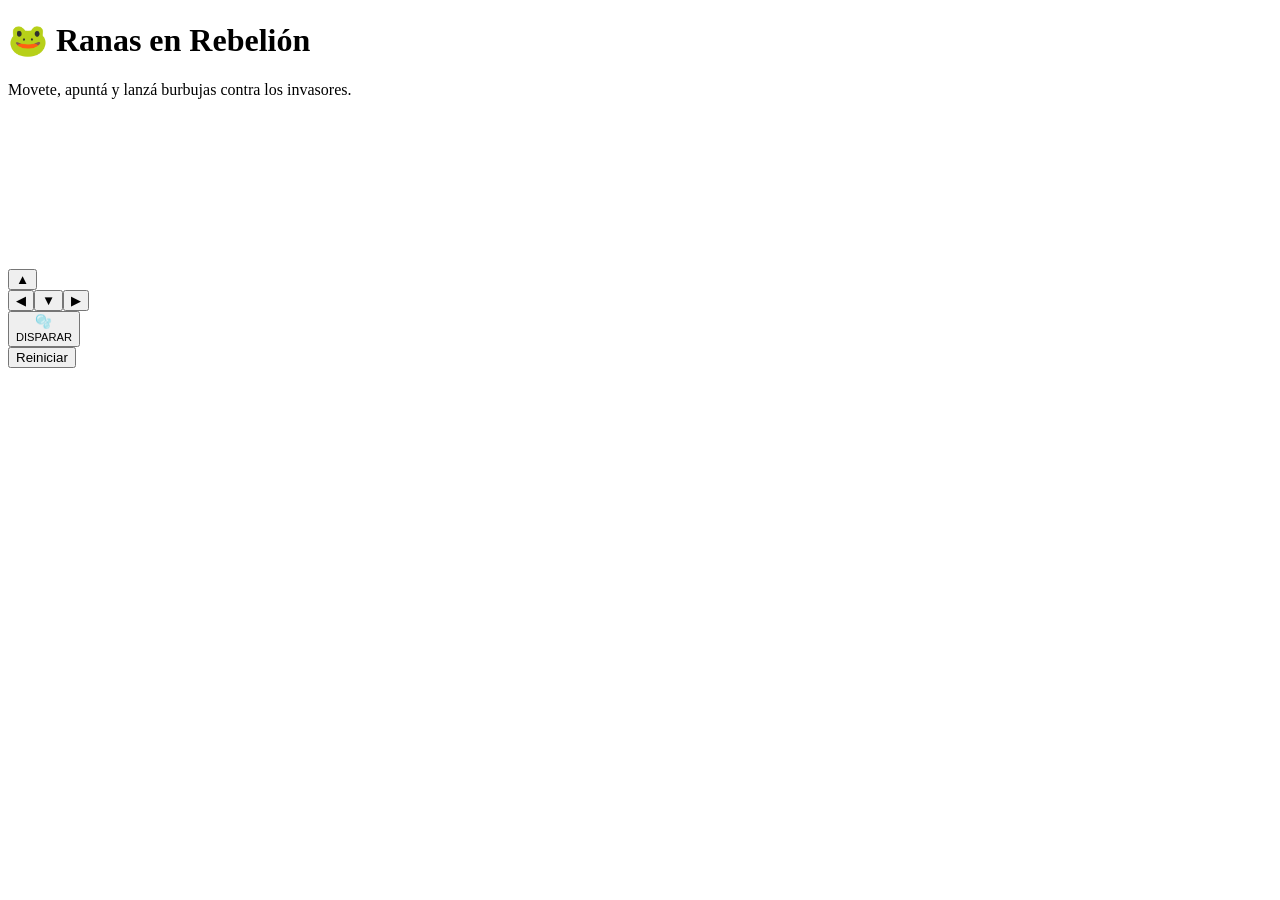
==== index.html @ 0b0ac72a "Agregar index.html" ====
<!doctype html>
<html lang="es">
<head>
  <meta charset="UTF-8" />
  <meta name="viewport" content="width=device-width, initial-scale=1, maximum-scale=1, user-scalable=no" />
  <title>Ranas en Rebelión</title>
  <link rel="stylesheet" href="style.css" />
</head>
<body>
  <main>
    <h1>🐸 Ranas en Rebelión</h1>
    <p class="help">Movete, apuntá y lanzá burbujas contra los invasores.</p>
    <canvas id="game" aria-label="Juego Ranas en Rebelión"></canvas>
    <section class="controls" aria-label="Controles táctiles">
      <div class="pad">
        <button data-key="ArrowUp">▲</button>
        <div><button data-key="ArrowLeft">◀</button><button data-key="ArrowDown">▼</button><button data-key="ArrowRight">▶</button></div>
      </div>
      <button id="shoot">🫧<br><small>DISPARAR</small></button>
    </section>
    <button id="restart">Reiniciar</button>
  </main>
  <script src="game.js"></script>
</body>
</html>
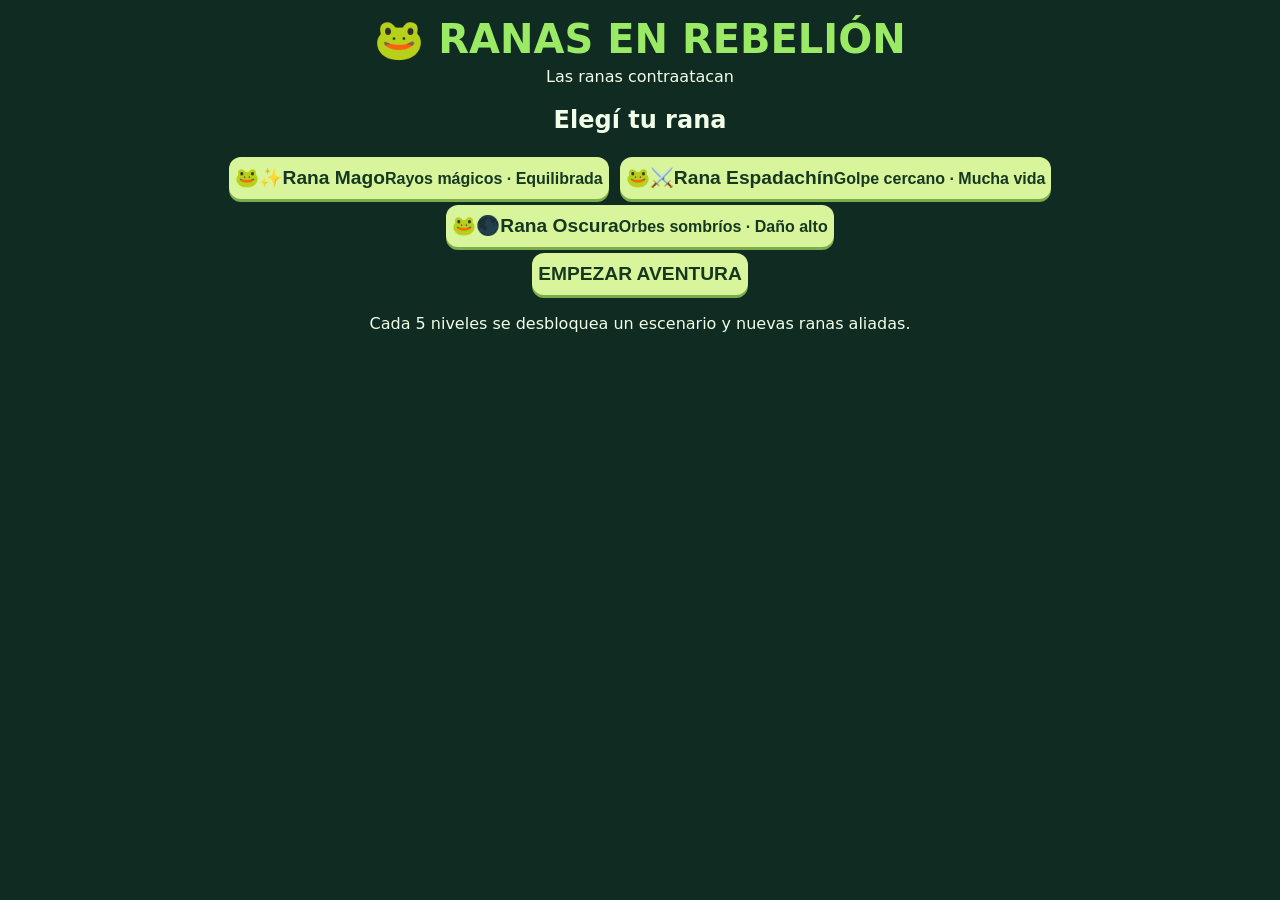
==== commit d1f51040: "Mejorar menu y clases" ====
--- a/index.html
+++ b/index.html
@@ -1,25 +1,16 @@
 <!doctype html>
 <html lang="es">
 <head>
-  <meta charset="UTF-8" />
-  <meta name="viewport" content="width=device-width, initial-scale=1, maximum-scale=1, user-scalable=no" />
-  <title>Ranas en Rebelión</title>
-  <link rel="stylesheet" href="style.css" />
+<meta charset="UTF-8"><meta name="viewport" content="width=device-width,initial-scale=1,maximum-scale=1,user-scalable=no">
+<title>Ranas en Rebelión</title><link rel="stylesheet" href="style.css">
 </head>
-<body>
-  <main>
-    <h1>🐸 Ranas en Rebelión</h1>
-    <p class="help">Movete, apuntá y lanzá burbujas contra los invasores.</p>
-    <canvas id="game" aria-label="Juego Ranas en Rebelión"></canvas>
-    <section class="controls" aria-label="Controles táctiles">
-      <div class="pad">
-        <button data-key="ArrowUp">▲</button>
-        <div><button data-key="ArrowLeft">◀</button><button data-key="ArrowDown">▼</button><button data-key="ArrowRight">▶</button></div>
-      </div>
-      <button id="shoot">🫧<br><small>DISPARAR</small></button>
-    </section>
-    <button id="restart">Reiniciar</button>
-  </main>
-  <script src="game.js"></script>
-</body>
-</html>
+<body><main>
+<header><h1>🐸 RANAS EN REBELIÓN</h1><div class="sub">Las ranas contraatacan</div></header>
+<section id="menu" class="panel"><h2>Elegí tu rana</h2><div class="choices">
+<button class="choice selected" data-class="mage"><b>🐸✨</b><strong>Rana Mago</strong><small>Rayos mágicos · Equilibrada</small></button>
+<button class="choice" data-class="sword"><b>🐸⚔️</b><strong>Rana Espadachín</strong><small>Golpe cercano · Mucha vida</small></button>
+<button class="choice" data-class="dark"><b>🐸🌑</b><strong>Rana Oscura</strong><small>Orbes sombríos · Daño alto</small></button>
+</div><button id="start" class="primary">EMPEZAR AVENTURA</button><p class="tip">Cada 5 niveles se desbloquea un escenario y nuevas ranas aliadas.</p></section>
+<section id="gamebox" hidden><div class="hud"><span id="level">Nivel 1</span><span id="scene">Pantano Verde</span><span id="score">⭐ 0</span><span id="lives">❤️ 100</span></div><canvas id="game"></canvas><div class="controls"><div class="pad"><button data-key="ArrowUp">▲</button><div><button data-key="ArrowLeft">◀</button><button data-key="ArrowDown">▼</button><button data-key="ArrowRight">▶</button></div></div><div class="actions"><button id="power">⚡<small>PODER</small></button><button id="shoot">🔮<small>ATACAR</small></button></div></div></section>
+<section id="modal" class="panel modal" hidden><h2 id="modalTitle"></h2><p id="modalText"></p><button id="modalButton" class="primary"></button></section>
+</main><script src="game.js"></script></body></html>
--- a/style.css
+++ b/style.css
@@ -0,0 +1,12 @@
+* { box-sizing: border-box; }
+body { margin: 0; min-height: 100vh; background: #102b22; color: #f2ffe8; font-family: system-ui, sans-serif; text-align: center; touch-action: none; }
+main { width: min(96vw, 850px); margin: auto; padding: 12px 0 24px; }
+h1 { margin: 4px 0; color: #9bea65; font-size: clamp(1.5rem, 5vw, 2.5rem); }
+.help { margin: 4px 0 10px; font-size: .95rem; }
+canvas { display: block; width: 100%; aspect-ratio: 16 / 9; background: #73c66a; border: 4px solid #d8f59c; border-radius: 12px; image-rendering: pixelated; }
+.controls { display: flex; justify-content: space-between; align-items: center; max-width: 620px; margin: 12px auto; }
+button { border: 0; border-radius: 12px; background: #d8f59c; color: #163821; font-weight: 800; min-width: 48px; min-height: 42px; margin: 3px; font-size: 1.2rem; box-shadow: 0 3px #7bad4b; }
+button:active { transform: translateY(2px); box-shadow: none; }
+#shoot { background: #ffdc68; min-width: 100px; min-height: 68px; }
+#shoot small { font-size: .6rem; }
+#restart { background: #9bea65; font-size: 1rem; padding: 8px 18px; }
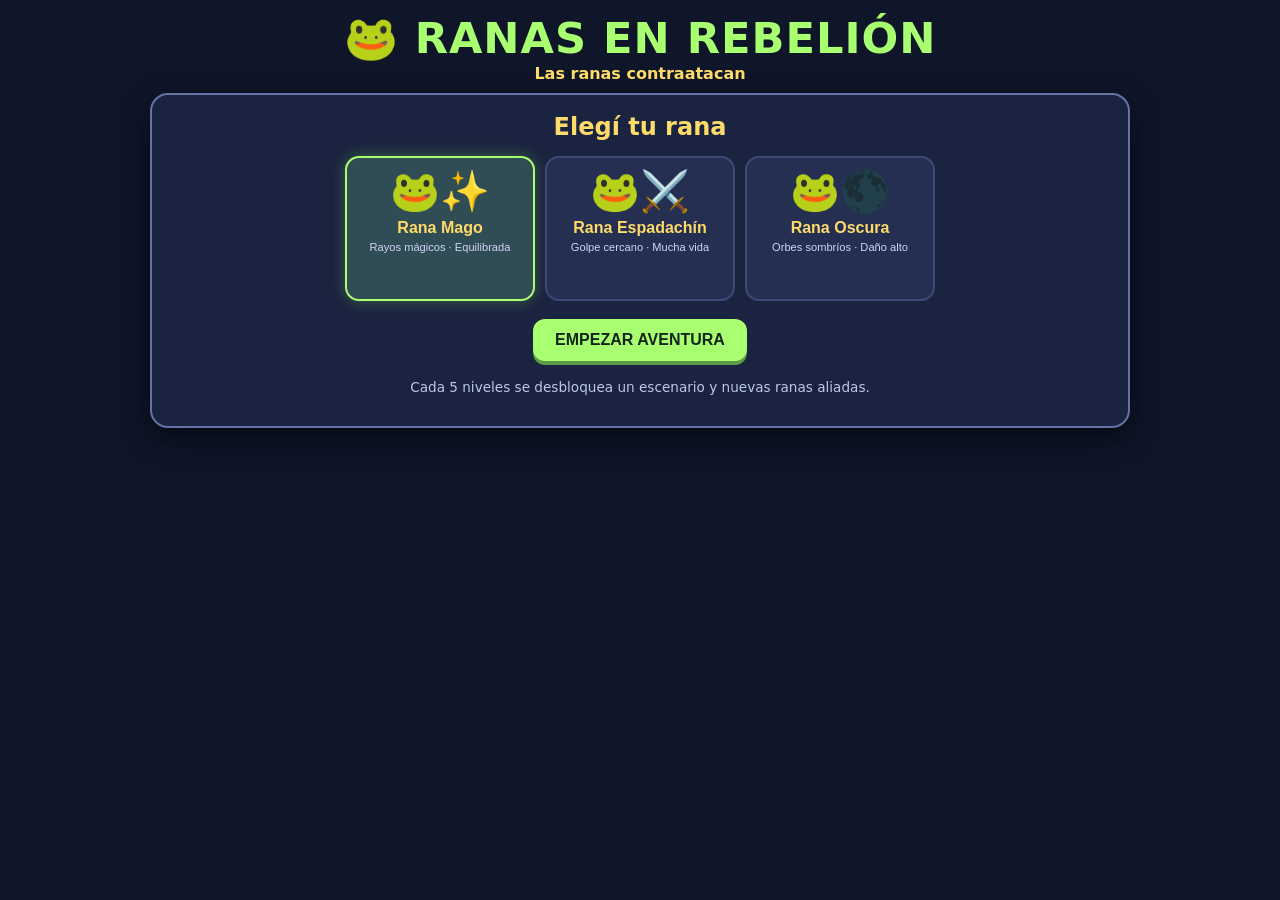
==== commit a3a76a6b: "Forzar cache de la version mas nueva" ====
--- a/index.html
+++ b/index.html
@@ -2,7 +2,7 @@
 <html lang="es">
 <head>
 <meta charset="UTF-8"><meta name="viewport" content="width=device-width,initial-scale=1,maximum-scale=1,user-scalable=no">
-<title>Ranas en Rebelión</title><link rel="stylesheet" href="style.css">
+<title>Ranas en Rebelión</title><meta http-equiv="Cache-Control" content="no-cache, no-store, must-revalidate"><meta http-equiv="Pragma" content="no-cache"><meta http-equiv="Expires" content="0"><link rel="stylesheet" href="style.css?v=20260912-1827">
 </head>
 <body><main>
 <header><h1>🐸 RANAS EN REBELIÓN</h1><div class="sub">Las ranas contraatacan</div></header>
@@ -13,4 +13,4 @@
 </div><button id="start" class="primary">EMPEZAR AVENTURA</button><p class="tip">Cada 5 niveles se desbloquea un escenario y nuevas ranas aliadas.</p></section>
 <section id="gamebox" hidden><div class="hud"><span id="level">Nivel 1</span><span id="scene">Pantano Verde</span><span id="score">⭐ 0</span><span id="lives">❤️ 100</span></div><canvas id="game"></canvas><div class="controls"><div class="pad"><button data-key="ArrowUp">▲</button><div><button data-key="ArrowLeft">◀</button><button data-key="ArrowDown">▼</button><button data-key="ArrowRight">▶</button></div></div><div class="actions"><button id="power">⚡<small>PODER</small></button><button id="shoot">🔮<small>ATACAR</small></button></div></div></section>
 <section id="modal" class="panel modal" hidden><h2 id="modalTitle"></h2><p id="modalText"></p><button id="modalButton" class="primary"></button></section>
-</main><script src="game.js"></script></body></html>
+</main><script src="game.js?v=20260912-1827"></script></body></html>
--- a/style.css
+++ b/style.css
@@ -1,12 +1 @@
-* { box-sizing: border-box; }
-body { margin: 0; min-height: 100vh; background: #102b22; color: #f2ffe8; font-family: system-ui, sans-serif; text-align: center; touch-action: none; }
-main { width: min(96vw, 850px); margin: auto; padding: 12px 0 24px; }
-h1 { margin: 4px 0; color: #9bea65; font-size: clamp(1.5rem, 5vw, 2.5rem); }
-.help { margin: 4px 0 10px; font-size: .95rem; }
-canvas { display: block; width: 100%; aspect-ratio: 16 / 9; background: #73c66a; border: 4px solid #d8f59c; border-radius: 12px; image-rendering: pixelated; }
-.controls { display: flex; justify-content: space-between; align-items: center; max-width: 620px; margin: 12px auto; }
-button { border: 0; border-radius: 12px; background: #d8f59c; color: #163821; font-weight: 800; min-width: 48px; min-height: 42px; margin: 3px; font-size: 1.2rem; box-shadow: 0 3px #7bad4b; }
-button:active { transform: translateY(2px); box-shadow: none; }
-#shoot { background: #ffdc68; min-width: 100px; min-height: 68px; }
-#shoot small { font-size: .6rem; }
-#restart { background: #9bea65; font-size: 1rem; padding: 8px 18px; }
+*{box-sizing:border-box}body{margin:0;min-height:100vh;background:#101629;color:#fff;font-family:system-ui,sans-serif;text-align:center;touch-action:none}main{width:min(96vw,980px);margin:auto;padding:10px 0 24px}header{padding:3px 0 10px}h1{margin:0;color:#a8ff70;font-size:clamp(1.35rem,5vw,2.7rem);letter-spacing:1px}.sub{color:#ffdb69;font-weight:700}.panel{background:#1a2340;border:2px solid #6472a6;border-radius:18px;padding:18px;margin:auto;box-shadow:0 10px 30px #060913}.panel h2{margin:0 0 15px;color:#ffdb69}.choices{display:flex;gap:10px;justify-content:center;flex-wrap:wrap}.choice{width:190px;min-height:145px;background:#242f52;color:#fff;border:2px solid #3c4a77;border-radius:14px;padding:10px;display:flex;flex-direction:column;align-items:center;gap:4px;cursor:pointer}.choice.selected{border-color:#a8ff70;background:#304c55;box-shadow:0 0 15px #a8ff7044}.choice b{font-size:2.5rem}.choice strong{font-size:1rem;color:#ffdb69}.choice small{color:#ced7f4}.primary{margin:18px 0 4px;padding:12px 22px;border:0;border-radius:12px;background:#a8ff70;color:#13251b;font-weight:900;font-size:1rem;box-shadow:0 4px #5c9c45}.primary:active,button:active{transform:translateY(2px);box-shadow:none}.tip{font-size:.85rem;color:#bdc7e7}.hud{display:flex;justify-content:space-between;gap:6px;flex-wrap:wrap;background:#1a2340;padding:8px;border-radius:10px 10px 0 0;font-weight:800;color:#ffdb69}.hud span{white-space:nowrap}canvas{display:block;width:100%;aspect-ratio:16/9;background:#52a863;border:3px solid #b9ef80;image-rendering:pixelated}.controls{display:flex;justify-content:space-between;align-items:center;margin:8px auto;max-width:680px}.pad button,.actions button{border:0;border-radius:12px;background:#d9f6a1;color:#152c20;font-weight:900;min-width:47px;min-height:42px;margin:3px;font-size:1.15rem;box-shadow:0 3px #709b4c}.actions{display:flex}.actions button{background:#ffdc68;min-width:75px;min-height:58px}.actions small{display:block;font-size:.55rem}.modal{max-width:500px;margin-top:15px}.modal p{line-height:1.5;color:#d7e1ff}.modal[hidden],#gamebox[hidden]{display:none}.unlocked{color:#a8ff70;font-weight:800}
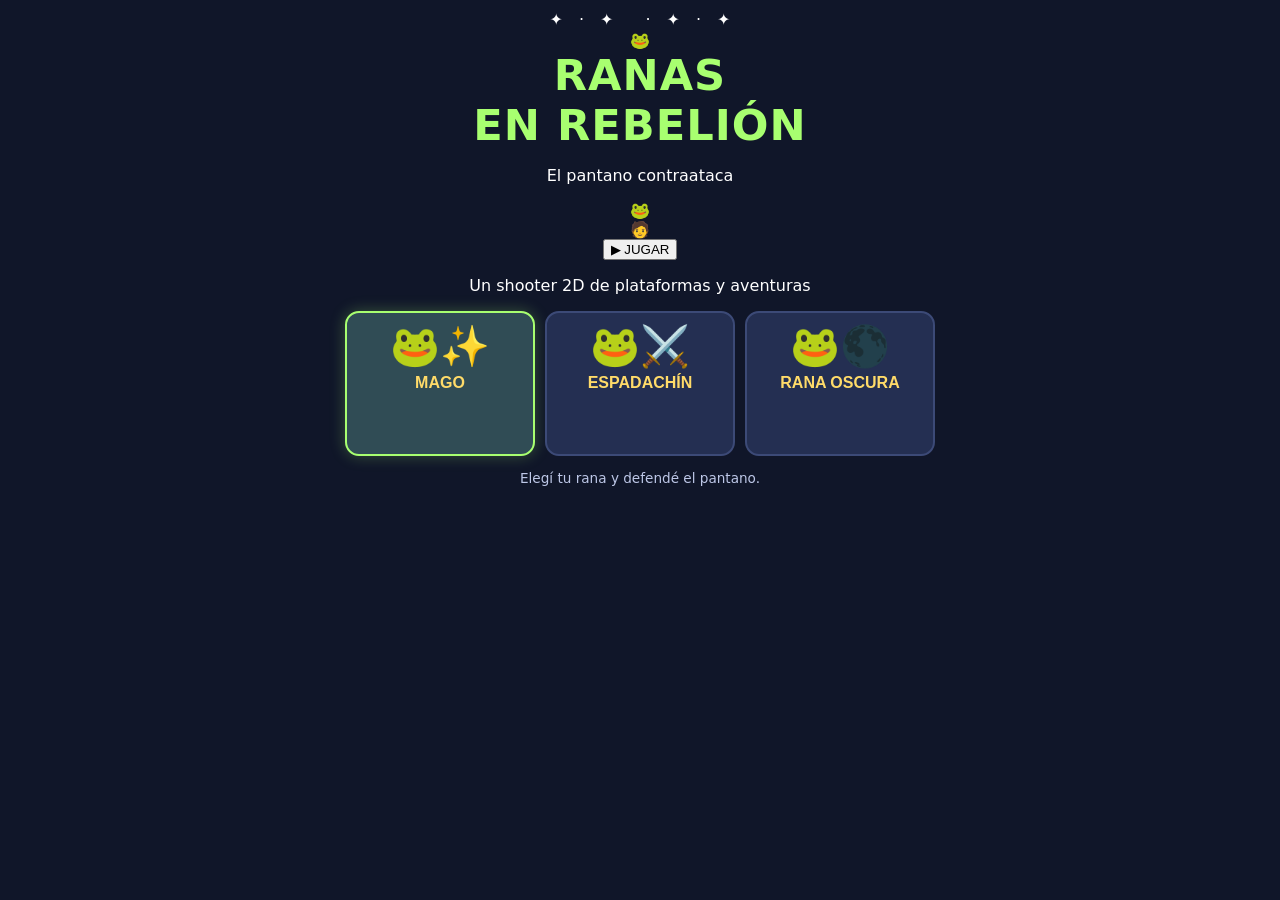
==== commit f3e4cd7a: "Rediseñar bienvenida con titulo y boton jugar" ====
--- a/index.html
+++ b/index.html
@@ -2,15 +2,20 @@
 <html lang="es">
 <head>
 <meta charset="UTF-8"><meta name="viewport" content="width=device-width,initial-scale=1,maximum-scale=1,user-scalable=no">
-<title>Ranas en Rebelión</title><meta http-equiv="Cache-Control" content="no-cache, no-store, must-revalidate"><meta http-equiv="Pragma" content="no-cache"><meta http-equiv="Expires" content="0"><link rel="stylesheet" href="style.css?v=20260912-1827">
+<title>Ranas en Rebelión</title><meta http-equiv="Cache-Control" content="no-cache, no-store, must-revalidate"><meta http-equiv="Pragma" content="no-cache"><meta http-equiv="Expires" content="0"><link rel="stylesheet" href="style.css?v=20260912-1830">
 </head>
 <body><main>
-<header><h1>🐸 RANAS EN REBELIÓN</h1><div class="sub">Las ranas contraatacan</div></header>
-<section id="menu" class="panel"><h2>Elegí tu rana</h2><div class="choices">
-<button class="choice selected" data-class="mage"><b>🐸✨</b><strong>Rana Mago</strong><small>Rayos mágicos · Equilibrada</small></button>
-<button class="choice" data-class="sword"><b>🐸⚔️</b><strong>Rana Espadachín</strong><small>Golpe cercano · Mucha vida</small></button>
-<button class="choice" data-class="dark"><b>🐸🌑</b><strong>Rana Oscura</strong><small>Orbes sombríos · Daño alto</small></button>
-</div><button id="start" class="primary">EMPEZAR AVENTURA</button><p class="tip">Cada 5 niveles se desbloquea un escenario y nuevas ranas aliadas.</p></section>
+<section id="menu" class="welcome">
+  <div class="stars">✦　·　✦　　·　✦　·　✦</div>
+  <div class="logo-frog">🐸</div>
+  <h1>RANAS<br><span>EN REBELIÓN</span></h1>
+  <p class="tagline">El pantano contraataca</p>
+  <div class="platform platform-back"></div><div class="platform platform-front"></div>
+  <div class="welcome-frog">🐸</div><div class="welcome-human">🧑</div>
+  <div class="start-area"><button id="start" class="play">▶ JUGAR</button><p>Un shooter 2D de plataformas y aventuras</p></div>
+  <div class="choices"><button class="choice selected" data-class="mage"><b>🐸✨</b><strong>MAGO</strong></button><button class="choice" data-class="sword"><b>🐸⚔️</b><strong>ESPADACHÍN</strong></button><button class="choice" data-class="dark"><b>🐸🌑</b><strong>RANA OSCURA</strong></button></div>
+  <p class="tip">Elegí tu rana y defendé el pantano.</p>
+</section>
 <section id="gamebox" hidden><div class="hud"><span id="level">Nivel 1</span><span id="scene">Pantano Verde</span><span id="score">⭐ 0</span><span id="lives">❤️ 100</span></div><canvas id="game"></canvas><div class="controls"><div class="pad"><button data-key="ArrowUp">▲</button><div><button data-key="ArrowLeft">◀</button><button data-key="ArrowDown">▼</button><button data-key="ArrowRight">▶</button></div></div><div class="actions"><button id="power">⚡<small>PODER</small></button><button id="shoot">🔮<small>ATACAR</small></button></div></div></section>
 <section id="modal" class="panel modal" hidden><h2 id="modalTitle"></h2><p id="modalText"></p><button id="modalButton" class="primary"></button></section>
-</main><script src="game.js?v=20260912-1827"></script></body></html>
+</main><script src="game.js?v=20260912-1830"></script></body></html>
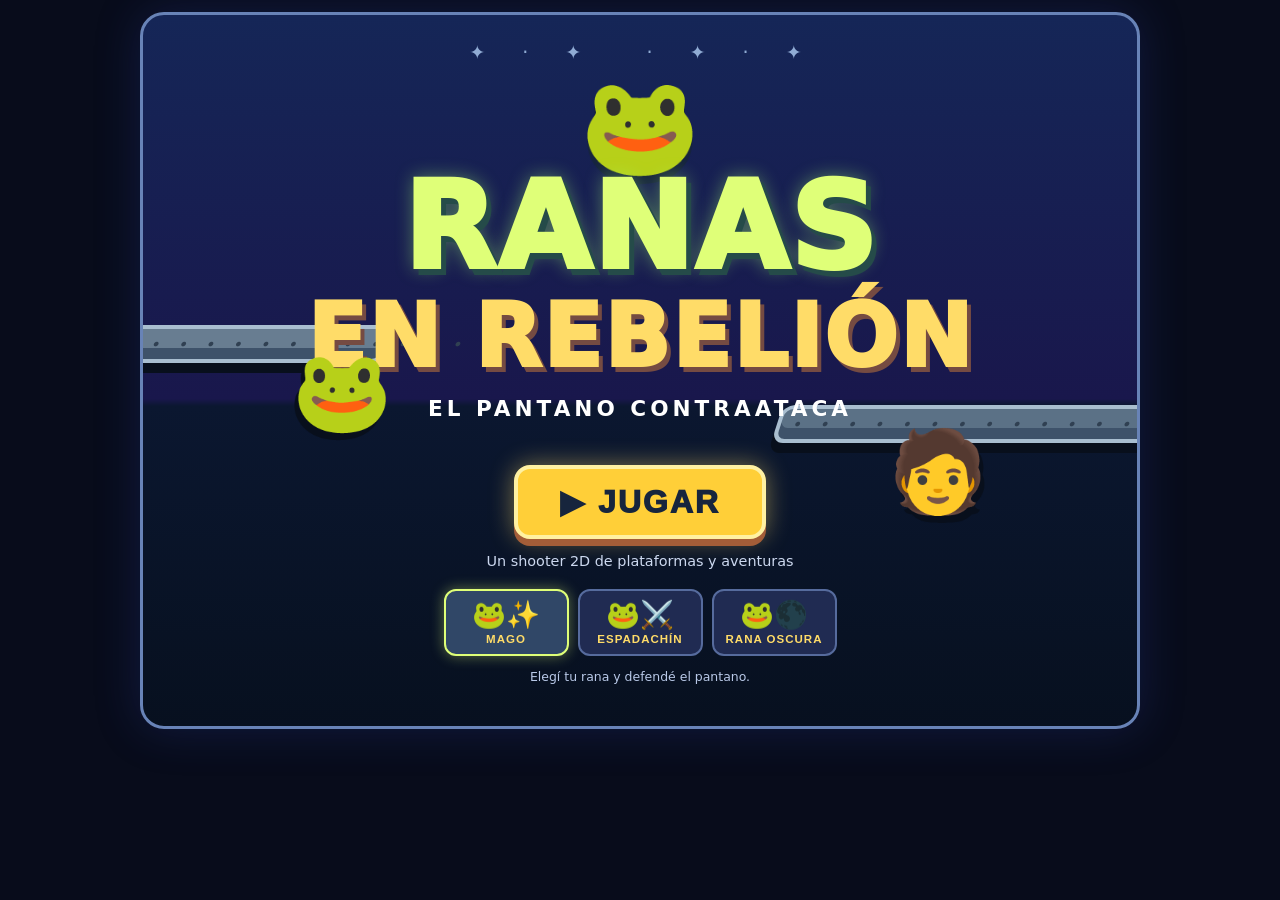
==== commit a0a7e470: "Actualizar cache con la version del pantano 2D" ====
--- a/index.html
+++ b/index.html
@@ -2,7 +2,7 @@
 <html lang="es">
 <head>
 <meta charset="UTF-8"><meta name="viewport" content="width=device-width,initial-scale=1,maximum-scale=1,user-scalable=no">
-<title>Ranas en Rebelión</title><meta http-equiv="Cache-Control" content="no-cache, no-store, must-revalidate"><meta http-equiv="Pragma" content="no-cache"><meta http-equiv="Expires" content="0"><link rel="stylesheet" href="style.css?v=20260912-1830">
+<title>Ranas en Rebelión</title><meta http-equiv="Cache-Control" content="no-cache, no-store, must-revalidate"><meta http-equiv="Pragma" content="no-cache"><meta http-equiv="Expires" content="0"><link rel="stylesheet" href="style.css?v=20260912-1843">
 </head>
 <body><main>
 <section id="menu" class="welcome">
@@ -18,4 +18,4 @@
 </section>
 <section id="gamebox" hidden><div class="hud"><span id="level">Nivel 1</span><span id="scene">Pantano Verde</span><span id="score">⭐ 0</span><span id="lives">❤️ 100</span></div><canvas id="game"></canvas><div class="controls"><div class="pad"><button data-key="ArrowUp">▲</button><div><button data-key="ArrowLeft">◀</button><button data-key="ArrowDown">▼</button><button data-key="ArrowRight">▶</button></div></div><div class="actions"><button id="power">⚡<small>PODER</small></button><button id="shoot">🔮<small>ATACAR</small></button></div></div></section>
 <section id="modal" class="panel modal" hidden><h2 id="modalTitle"></h2><p id="modalText"></p><button id="modalButton" class="primary"></button></section>
-</main><script src="game.js?v=20260912-1830"></script></body></html>
+</main><script src="game.js?v=20260912-1843"></script></body></html>
--- a/style.css
+++ b/style.css
@@ -1 +1 @@
-*{box-sizing:border-box}body{margin:0;min-height:100vh;background:#101629;color:#fff;font-family:system-ui,sans-serif;text-align:center;touch-action:none}main{width:min(96vw,980px);margin:auto;padding:10px 0 24px}header{padding:3px 0 10px}h1{margin:0;color:#a8ff70;font-size:clamp(1.35rem,5vw,2.7rem);letter-spacing:1px}.sub{color:#ffdb69;font-weight:700}.panel{background:#1a2340;border:2px solid #6472a6;border-radius:18px;padding:18px;margin:auto;box-shadow:0 10px 30px #060913}.panel h2{margin:0 0 15px;color:#ffdb69}.choices{display:flex;gap:10px;justify-content:center;flex-wrap:wrap}.choice{width:190px;min-height:145px;background:#242f52;color:#fff;border:2px solid #3c4a77;border-radius:14px;padding:10px;display:flex;flex-direction:column;align-items:center;gap:4px;cursor:pointer}.choice.selected{border-color:#a8ff70;background:#304c55;box-shadow:0 0 15px #a8ff7044}.choice b{font-size:2.5rem}.choice strong{font-size:1rem;color:#ffdb69}.choice small{color:#ced7f4}.primary{margin:18px 0 4px;padding:12px 22px;border:0;border-radius:12px;background:#a8ff70;color:#13251b;font-weight:900;font-size:1rem;box-shadow:0 4px #5c9c45}.primary:active,button:active{transform:translateY(2px);box-shadow:none}.tip{font-size:.85rem;color:#bdc7e7}.hud{display:flex;justify-content:space-between;gap:6px;flex-wrap:wrap;background:#1a2340;padding:8px;border-radius:10px 10px 0 0;font-weight:800;color:#ffdb69}.hud span{white-space:nowrap}canvas{display:block;width:100%;aspect-ratio:16/9;background:#52a863;border:3px solid #b9ef80;image-rendering:pixelated}.controls{display:flex;justify-content:space-between;align-items:center;margin:8px auto;max-width:680px}.pad button,.actions button{border:0;border-radius:12px;background:#d9f6a1;color:#152c20;font-weight:900;min-width:47px;min-height:42px;margin:3px;font-size:1.15rem;box-shadow:0 3px #709b4c}.actions{display:flex}.actions button{background:#ffdc68;min-width:75px;min-height:58px}.actions small{display:block;font-size:.55rem}.modal{max-width:500px;margin-top:15px}.modal p{line-height:1.5;color:#d7e1ff}.modal[hidden],#gamebox[hidden]{display:none}.unlocked{color:#a8ff70;font-weight:800}
+*{box-sizing:border-box}body{margin:0;min-height:100vh;background:#080c1b;color:#fff;font-family:system-ui,sans-serif;text-align:center;touch-action:none}main{width:min(96vw,1000px);margin:auto;padding:12px 0 24px}.welcome{position:relative;overflow:hidden;min-height:650px;border:3px solid #6883b7;border-radius:24px;background:linear-gradient(#152657 0%,#19174c 54%,#0b1730 55%,#07101f 100%);box-shadow:0 0 45px #273d994d;padding:30px 15px}.stars{position:absolute;inset:25px 0 auto;color:#b9d9ff;opacity:.75;font-size:1.2rem;letter-spacing:9px}.logo-frog{font-size:clamp(3rem,10vw,6rem);filter:drop-shadow(0 8px #16243e);margin-top:25px;position:relative;z-index:2}.welcome h1{position:relative;z-index:2;margin:-4px 0 0;line-height:.82;font-size:clamp(3.2rem,12vw,7.5rem);font-weight:1000;letter-spacing:2px;color:#dfff78;text-shadow:5px 6px 0 #254b49,0 0 18px #a8ff7066}.welcome h1 span{color:#ffdc68;font-size:.72em;text-shadow:4px 5px 0 #754b42}.tagline{position:relative;z-index:3;color:#fff;font-size:clamp(1rem,3vw,1.35rem);font-weight:800;letter-spacing:4px;text-transform:uppercase;margin:20px 0}.platform{position:absolute;height:38px;border-radius:12px;background:#687d91;border:4px solid #a9bed0;box-shadow:inset 0 -11px #3e526a,0 10px 0 #080f1c;transform:skewX(-18deg)}.platform:after{content:'••••••••••••••';position:absolute;left:12px;top:6px;color:#304052;letter-spacing:18px}.platform-back{width:280px;left:-35px;top:310px}.platform-front{width:430px;right:-70px;top:390px;background:#5b7186}.welcome-frog,.welcome-human{position:absolute;font-size:clamp(3rem,9vw,5rem);z-index:3;filter:drop-shadow(4px 7px 0 #080f1c)}.welcome-frog{left:15%;top:330px;transform:scaleX(-1)}.welcome-human{right:15%;top:410px}.start-area{position:relative;z-index:5;margin:44px auto 20px}.play{border:4px solid #fff1a2;border-radius:16px;background:#ffcf38;color:#17253d;padding:14px 42px;font-size:clamp(1.3rem,4vw,2rem);font-weight:1000;letter-spacing:2px;box-shadow:0 7px 0 #a35d38,0 0 24px #ffdc6877}.play:active,.primary:active,button:active{transform:translateY(3px);box-shadow:none}.start-area p{font-size:.9rem;color:#ccd8ef}.choices{position:relative;z-index:5;display:flex;justify-content:center;gap:9px;flex-wrap:wrap;margin-top:20px}.choice{border:2px solid #566b9d;border-radius:12px;background:#202b52;color:#fff;padding:8px 12px;min-width:125px}.choice b{font-size:1.7rem;display:block}.choice strong{font-size:.72rem;letter-spacing:1px;color:#ffdc68}.choice.selected{border-color:#dfff78;background:#304767;box-shadow:0 0 14px #dfff7866}.tip{position:relative;z-index:4;color:#b9c9e8;font-size:.78rem}.hud{display:flex;justify-content:space-between;gap:6px;flex-wrap:wrap;background:#1a2340;padding:8px;border-radius:10px 10px 0 0;font-weight:800;color:#ffdb69}.hud span{white-space:nowrap}canvas{display:block;width:100%;aspect-ratio:16/9;background:#52a863;border:3px solid #b9ef80;image-rendering:pixelated}.controls{display:flex;justify-content:space-between;align-items:center;margin:8px auto;max-width:680px}.pad button,.actions button,.primary{border:0;border-radius:12px;background:#d9f6a1;color:#152c20;font-weight:900;min-width:47px;min-height:42px;margin:3px;font-size:1.15rem;box-shadow:0 3px #709b4c}.actions{display:flex}.actions button{background:#ffdc68;min-width:75px;min-height:58px}.actions small{display:block;font-size:.55rem}.panel{background:#1a2340;border:2px solid #6472a6;border-radius:18px;padding:18px;margin:auto}.modal{max-width:500px;margin-top:15px}.modal h2{color:#ffdb69}.modal p{line-height:1.5;color:#d7e1ff}.modal[hidden],#gamebox[hidden]{display:none}
